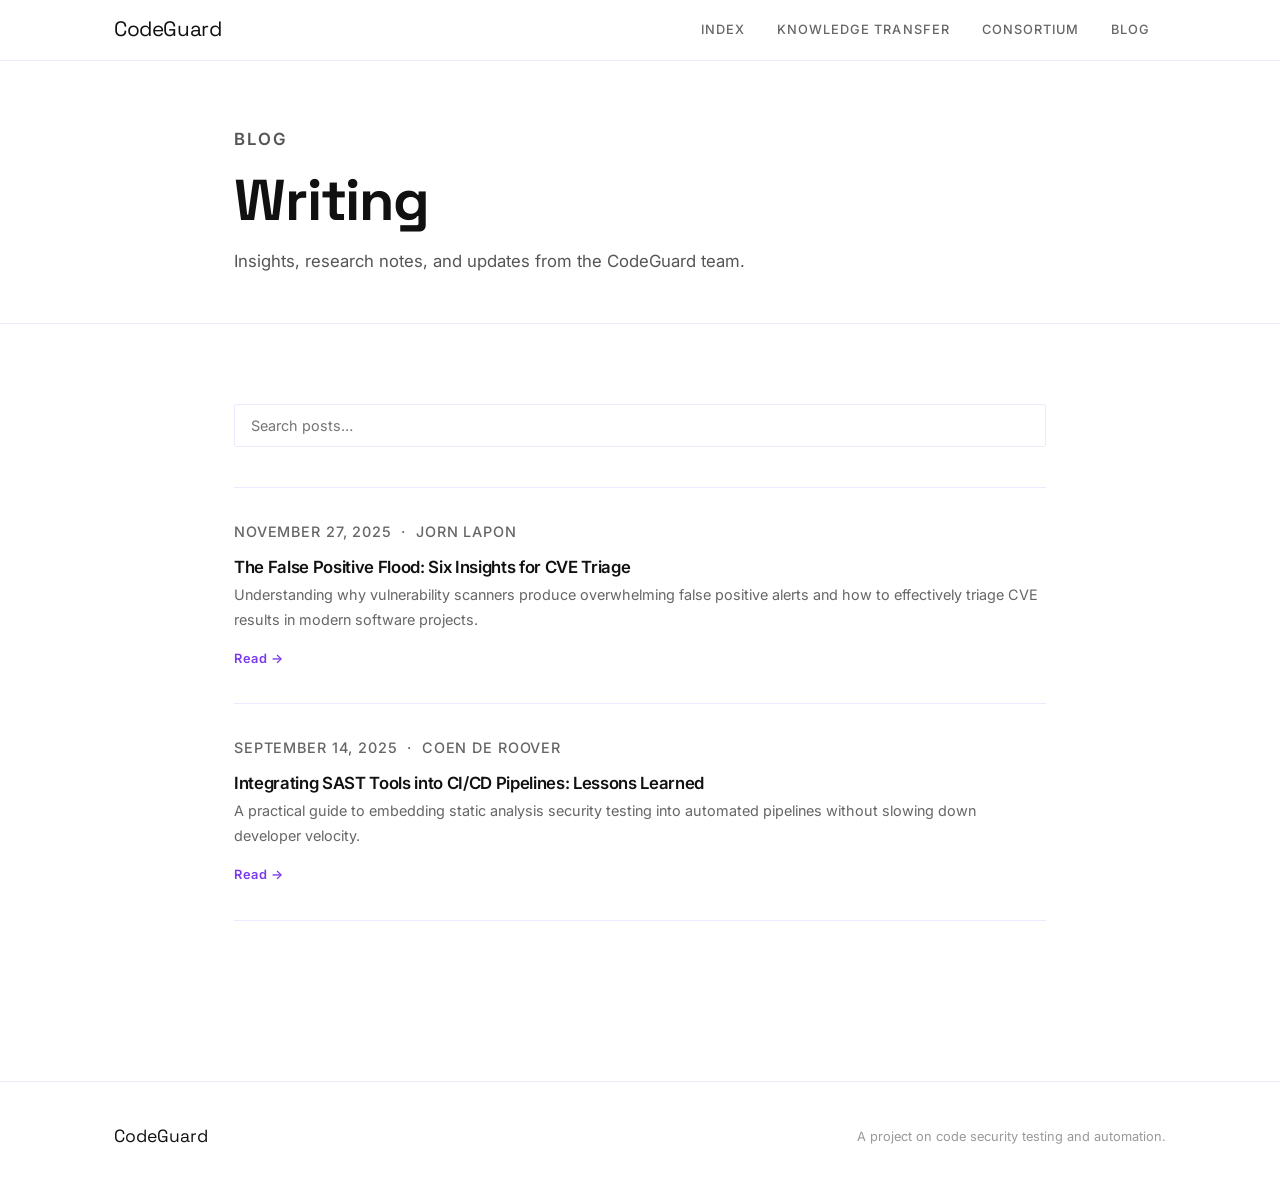
==== blog.html @ ed8e91cf "added website page structure and template" ====
<!DOCTYPE html>
<html lang="en">
<head>
  <meta charset="utf-8">
  <meta name="viewport" content="width=device-width, initial-scale=1">
  <title>Blog — CodeGuard</title>
  <meta name="description" content="Insights, updates, and research notes from the CodeGuard team.">
  <link rel="stylesheet" href="style.css">
</head>
<body>

<header class="site-header">
  <div class="container--wide">
    <div class="nav-inner">
      <a class="site-brand" href="index.html">CodeGuard</a>
      <nav class="site-nav">
        <a href="index.html">Index</a>
        <a href="knowledge-transfer.html">Knowledge Transfer</a>
        <a href="consortium.html">Consortium</a>
        <a href="blog.html">Blog</a>
      </nav>
    </div>
  </div>
</header>

<main>

  <div class="page-hero">
    <div class="container">
      <p class="page-hero__label">Blog</p>
      <h1>Writing</h1>
      <p>Insights, research notes, and updates from the CodeGuard team.</p>
    </div>
  </div>

  <section class="section">
    <div class="container">

      <input
        class="search-box"
        type="text"
        id="searchInput"
        placeholder="Search posts…"
        autocomplete="off"
      >
      <p class="search-hint" id="searchResults"></p>

      <div class="card-list" id="blogPosts">

        <div class="blog-post card">
          <p class="card__meta">November 27, 2025 &nbsp;·&nbsp; Jorn Lapon</p>
          <h3><a href="#">The False Positive Flood: Six Insights for CVE Triage</a></h3>
          <p>
            Understanding why vulnerability scanners produce overwhelming false positive alerts
            and how to effectively triage CVE results in modern software projects.
          </p>
          <a class="card__link" href="#">Read →</a>
        </div>

        <div class="blog-post card">
          <p class="card__meta">September 14, 2025 &nbsp;·&nbsp; Coen De Roover</p>
          <h3><a href="#">Integrating SAST Tools into CI/CD Pipelines: Lessons Learned</a></h3>
          <p>
            A practical guide to embedding static analysis security testing into automated
            pipelines without slowing down developer velocity.
          </p>
          <a class="card__link" href="#">Read →</a>
        </div>

      </div>
    </div>
  </section>

</main>

<footer class="site-footer">
  <div class="container--wide">
    <div class="footer-inner">
      <span class="footer-brand">CodeGuard</span>
      <span class="footer-copy">A project on code security testing and automation.</span>
    </div>
  </div>
</footer>

<script>
  const input = document.getElementById('searchInput');
  const hint  = document.getElementById('searchResults');
  const posts = document.querySelectorAll('.blog-post');

  input.addEventListener('keyup', () => {
    const q = input.value.trim().toLowerCase();
    let count = 0;
    posts.forEach(p => {
      const match = p.textContent.toLowerCase().includes(q);
      p.style.display = match ? '' : 'none';
      if (match) count++;
    });
    hint.textContent = q
      ? `${count} post${count !== 1 ? 's' : ''} found`
      : '';
  });
</script>

</body>
</html>
---- style.css ----
@import url('https://fonts.googleapis.com/css2?family=Inter:wght@300;400;500;600;700&family=Space+Grotesk:wght@400;500;600;700&display=swap');

/* ── Reset & Base ──────────────────────────────── */
*, *::before, *::after { margin: 0; padding: 0; box-sizing: border-box; }

html { font-size: 16px; scroll-behavior: smooth; }

body {
  font-family: 'Inter', sans-serif;
  font-weight: 400;
  line-height: 1.7;
  color: #1a1a1a;
  background: #ffffff;
  -webkit-font-smoothing: antialiased;
}

/* ── Typography ───────────────────────────────── */
h1, h2, h3, h4 {
  font-family: 'Space Grotesk', sans-serif;
  font-weight: 700;
  letter-spacing: -0.02em;
  line-height: 1.2;
  color: #111;
}

h1 { font-size: clamp(2.4rem, 5vw, 3.6rem); }
h2 { font-size: clamp(1.6rem, 3vw, 2.2rem); margin-bottom: 1rem; }
h3 { font-size: 1.25rem; margin-bottom: 0.5rem; }
h4 { font-size: 1rem; }

p { margin-bottom: 1rem; color: #444; }
p:last-child { margin-bottom: 0; }

a { color: #7c3aed; text-decoration: none; transition: color 0.2s; }
a:hover { color: #5b21b6; }

ul, ol { margin-left: 1.5rem; color: #444; }
li { margin-bottom: 0.4rem; }

strong { font-weight: 600; color: #1a1a1a; }

hr { border: none; border-top: 1px solid #ede9fe; margin: 2.5rem 0; }

/* ── Layout ───────────────────────────────────── */
.container {
  max-width: 860px;
  margin: 0 auto;
  padding: 0 1.5rem;
}

.container--wide {
  max-width: 1100px;
  margin: 0 auto;
  padding: 0 1.5rem;
}

/* ── Header / Nav ─────────────────────────────── */
.site-header {
  position: sticky;
  top: 0;
  background: rgba(255, 255, 255, 0.95);
  -webkit-backdrop-filter: blur(8px);
  backdrop-filter: blur(8px);
  border-bottom: 1px solid #ede9fe;
  z-index: 100;
}

.nav-inner {
  display: flex;
  align-items: center;
  justify-content: space-between;
  height: 60px;
}

.site-brand {
  font-family: 'Space Grotesk', sans-serif;
  font-size: 1.3rem;
  color: #111;
  letter-spacing: -0.02em;
}

.site-brand:hover { color: #7c3aed; text-decoration: none; }

.site-nav {
  display: flex;
  align-items: center;
  gap: 0;
}

.site-nav a {
  font-size: 0.8rem;
  font-weight: 500;
  letter-spacing: 0.08em;
  text-transform: uppercase;
  color: #666;
  padding: 0.4rem 1rem;
  border-radius: 2px;
  transition: color 0.2s;
}

.site-nav a:hover { color: #7c3aed; text-decoration: none; }

/* ── Page sections ────────────────────────────── */
.section { padding: 5rem 0; }
.section--sm { padding: 3rem 0; }
.section--top { padding-top: 5rem; }

/* ── Hero ─────────────────────────────────────── */
.hero {
  padding: 7rem 0 5rem;
  border-bottom: 1px solid #ede9fe;
}

.hero__label {
  display: inline-flex;
  align-items: center;
  gap: 0.5rem;
  font-size: 0.75rem;
  font-weight: 600;
  letter-spacing: 0.12em;
  text-transform: uppercase;
  color: #7c3aed;
  margin-bottom: 1.5rem;
}

.hero__label::before {
  content: '';
  display: inline-block;
  width: 20px;
  height: 1px;
  background: #7c3aed;
}

.hero h1 { margin-bottom: 1.5rem; max-width: 700px; }

.hero h1 em {
  font-style: italic;
  color: #7c3aed;
}

.hero__sub {
  font-size: 1.05rem;
  color: #555;
  max-width: 520px;
  margin-bottom: 2.5rem;
  line-height: 1.8;
}

.hero__actions { display: flex; gap: 1rem; align-items: center; flex-wrap: wrap; }

/* ── Buttons ──────────────────────────────────── */
.btn {
  display: inline-block;
  font-size: 0.8rem;
  font-weight: 600;
  letter-spacing: 0.06em;
  text-transform: uppercase;
  padding: 0.75rem 1.75rem;
  border-radius: 2px;
  transition: all 0.2s;
  text-decoration: none;
}

.btn--primary {
  background: #7c3aed;
  color: #fff;
  border: 1px solid #7c3aed;
}

.btn--primary:hover {
  background: #5b21b6;
  border-color: #5b21b6;
  color: #fff;
  text-decoration: none;
}

.btn--ghost {
  background: transparent;
  color: #7c3aed;
  border: 1px solid #c4b5fd;
}

.btn--ghost:hover {
  background: #f5f3ff;
  text-decoration: none;
}

/* ── Feature grid ─────────────────────────────── */
.feature-grid {
  display: grid;
  grid-template-columns: repeat(auto-fit, minmax(240px, 1fr));
  gap: 0;
  border-top: 1px solid #ede9fe;
  border-left: 1px solid #ede9fe;
}

.feature-card {
  padding: 2.5rem 2rem;
  border-right: 1px solid #ede9fe;
  border-bottom: 1px solid #ede9fe;
  transition: background 0.2s;
}

.feature-card:hover { background: #faf8ff; }

.feature-card__marker {
  width: 28px;
  height: 2px;
  background: #7c3aed;
  margin-bottom: 1.2rem;
}

.feature-card h3 {
  font-family: 'Inter', sans-serif;
  font-size: 0.9rem;
  font-weight: 600;
  letter-spacing: 0.04em;
  text-transform: uppercase;
  color: #111;
  margin-bottom: 0.75rem;
}

.feature-card p { font-size: 0.9rem; color: #666; margin: 0; line-height: 1.6; }

/* ── Level / Step cards ───────────────────────── */
.step-list { display: flex; flex-direction: column; gap: 0; }

.step-item {
  display: grid;
  grid-template-columns: 60px 1fr;
  gap: 2rem;
  padding: 2rem 0;
  border-bottom: 1px solid #ede9fe;
  align-items: start;
}

.step-item:first-child { border-top: 1px solid #ede9fe; }

.step-number {
  font-family: 'Space Grotesk', sans-serif;
  font-size: 2rem;
  color: #c4b5fd;
  line-height: 1;
  padding-top: 0.15rem;
}

.step-content h3 {
  font-family: 'Inter', sans-serif;
  font-size: 1rem;
  font-weight: 600;
  color: #111;
  margin-bottom: 0.4rem;
}

.step-content p { font-size: 0.9rem; color: #666; margin: 0; }

/* ── Prose content (About, etc.) ──────────────── */
.prose h1 { margin-bottom: 0.75rem; }
.prose h2 { margin-top: 3rem; margin-bottom: 0.75rem; padding-bottom: 0; }
.prose h2::after {
  content: '';
  display: block;
  width: 32px;
  height: 2px;
  background: #7c3aed;
  margin-top: 0.6rem;
}
.prose p { font-size: 1rem; color: #444; }
.prose ul { margin-bottom: 1rem; }
.prose ol { margin-bottom: 1rem; }
.prose li { font-size: 1rem; color: #444; }

/* ── Page hero (inner pages) ──────────────────── */
.page-hero {
  padding: 4rem 0 3rem;
  border-bottom: 1px solid #ede9fe;
}

.page-hero__label {
  font-size: 0.75rem;
  font-weight: 600;
  letter-spacing: 0.12em;
  text-transform: uppercase;
  color: #7c3aed;
  margin-bottom: 0.75rem;
}

.page-hero h1 { margin-bottom: 0.75rem; }
.page-hero p { font-size: 1.05rem; color: #555; max-width: 560px; }

/* ── Event / Blog cards ───────────────────────── */
.card-list { display: flex; flex-direction: column; gap: 0; }

.card {
  padding: 2rem 0;
  border-bottom: 1px solid #ede9fe;
}

.card:first-child { border-top: 1px solid #ede9fe; }

.card__meta {
  font-size: 0.78rem;
  font-weight: 500;
  letter-spacing: 0.06em;
  text-transform: uppercase;
  color: #a78bfa;
  margin-bottom: 0.5rem;
}

.card h3 {
  font-family: 'Inter', sans-serif;
  font-size: 1.05rem;
  font-weight: 600;
  color: #111;
  margin-bottom: 0.4rem;
}

.card h3 a { color: inherit; }
.card h3 a:hover { color: #7c3aed; }

.card p { font-size: 0.9rem; color: #666; margin-bottom: 0.75rem; }

.card__link {
  font-size: 0.8rem;
  font-weight: 600;
  letter-spacing: 0.04em;
  color: #7c3aed;
}

.card__link:hover { color: #5b21b6; }

/* ── Upcoming event highlight ─────────────────── */
.event-highlight {
  padding: 2rem;
  background: #faf8ff;
  border: 1px solid #ede9fe;
  border-left: 3px solid #7c3aed;
  border-radius: 2px;
  margin: 2.5rem 0;
}

.event-highlight h3 {
  font-family: 'Inter', sans-serif;
  font-size: 1rem;
  font-weight: 600;
  margin-bottom: 0.5rem;
}

.event-highlight p, .event-highlight li { font-size: 0.9rem; color: #555; }

/* ── Partner block ────────────────────────────── */
.partner-card {
  padding: 2rem 0;
  border-bottom: 1px solid #ede9fe;
}

.partner-card:first-child { border-top: 1px solid #ede9fe; }

.partner-card h3 {
  font-family: 'Inter', sans-serif;
  font-size: 1.05rem;
  font-weight: 600;
  margin-bottom: 0.25rem;
  color: #111;
}

.partner-card .partner-role {
  font-size: 0.78rem;
  font-weight: 600;
  letter-spacing: 0.08em;
  text-transform: uppercase;
  color: #a78bfa;
  margin-bottom: 0.75rem;
}

.partner-card p { font-size: 0.9rem; color: #666; margin-bottom: 0.5rem; }

.partner-card a { font-size: 0.875rem; }

/* ── Contact box ──────────────────────────────── */
.contact-box {
  display: inline-flex;
  align-items: flex-start;
  gap: 0.75rem;
  padding: 1.25rem 1.5rem;
  border: 1px solid #ede9fe;
  border-radius: 2px;
  margin: 1.5rem 0;
  background: #faf8ff;
}

.contact-box__icon { color: #7c3aed; font-size: 1.1rem; line-height: 1.6; flex-shrink: 0; }
.contact-box__name { font-size: 0.9rem; font-weight: 600; color: #111; margin-bottom: 0.1rem; }
.contact-box__detail { font-size: 0.85rem; color: #666; }
.contact-box a { font-size: 0.85rem; }

/* ── Benefits grid ────────────────────────────── */
.benefit-grid {
  display: grid;
  grid-template-columns: repeat(auto-fit, minmax(200px, 1fr));
  gap: 0;
  border-top: 1px solid #ede9fe;
  border-left: 1px solid #ede9fe;
  margin-top: 2rem;
}

.benefit-item {
  padding: 2rem 1.5rem;
  border-right: 1px solid #ede9fe;
  border-bottom: 1px solid #ede9fe;
}

.benefit-item__icon { font-size: 1.4rem; margin-bottom: 0.75rem; }

.benefit-item h4 {
  font-family: 'Inter', sans-serif;
  font-size: 0.875rem;
  font-weight: 600;
  color: #111;
  margin-bottom: 0.4rem;
}

.benefit-item p { font-size: 0.85rem; color: #666; margin: 0; }

/* ── Blog search ──────────────────────────────── */
.search-box {
  width: 100%;
  padding: 0.75rem 1rem;
  font-size: 0.9rem;
  font-family: 'Inter', sans-serif;
  border: 1px solid #ede9fe;
  border-radius: 2px;
  outline: none;
  color: #1a1a1a;
  background: #fff;
  transition: border-color 0.2s;
  margin-bottom: 0.5rem;
}

.search-box:focus { border-color: #7c3aed; }
.search-hint { font-size: 0.8rem; color: #999; margin-bottom: 2rem; }

/* ── Section label ────────────────────────────── */
.section-label {
  font-size: 0.75rem;
  font-weight: 600;
  letter-spacing: 0.12em;
  text-transform: uppercase;
  color: #7c3aed;
  margin-bottom: 0.75rem;
  display: flex;
  align-items: center;
  gap: 0.5rem;
}

.section-label::before {
  content: '';
  display: inline-block;
  width: 20px;
  height: 1px;
  background: #7c3aed;
}

/* ── Footer ───────────────────────────────────── */
.site-footer {
  border-top: 1px solid #ede9fe;
  padding: 2.5rem 0;
  margin-top: 5rem;
}

.footer-inner {
  display: flex;
  align-items: center;
  justify-content: space-between;
  gap: 1rem;
  flex-wrap: wrap;
}

.footer-brand {
  font-family: 'Space Grotesk', sans-serif;
  font-size: 1.1rem;
  color: #111;
}

.footer-copy { font-size: 0.8rem; color: #999; }

/* ── Responsive ───────────────────────────────── */
@media (max-width: 640px) {
  .hero { padding: 4rem 0 3rem; }
  .section { padding: 3rem 0; }
  .nav-inner { height: 54px; }
  .site-nav a { padding: 0.4rem 0.5rem; }
  .step-item { grid-template-columns: 40px 1fr; gap: 1rem; }
  .footer-inner { flex-direction: column; align-items: flex-start; }
}
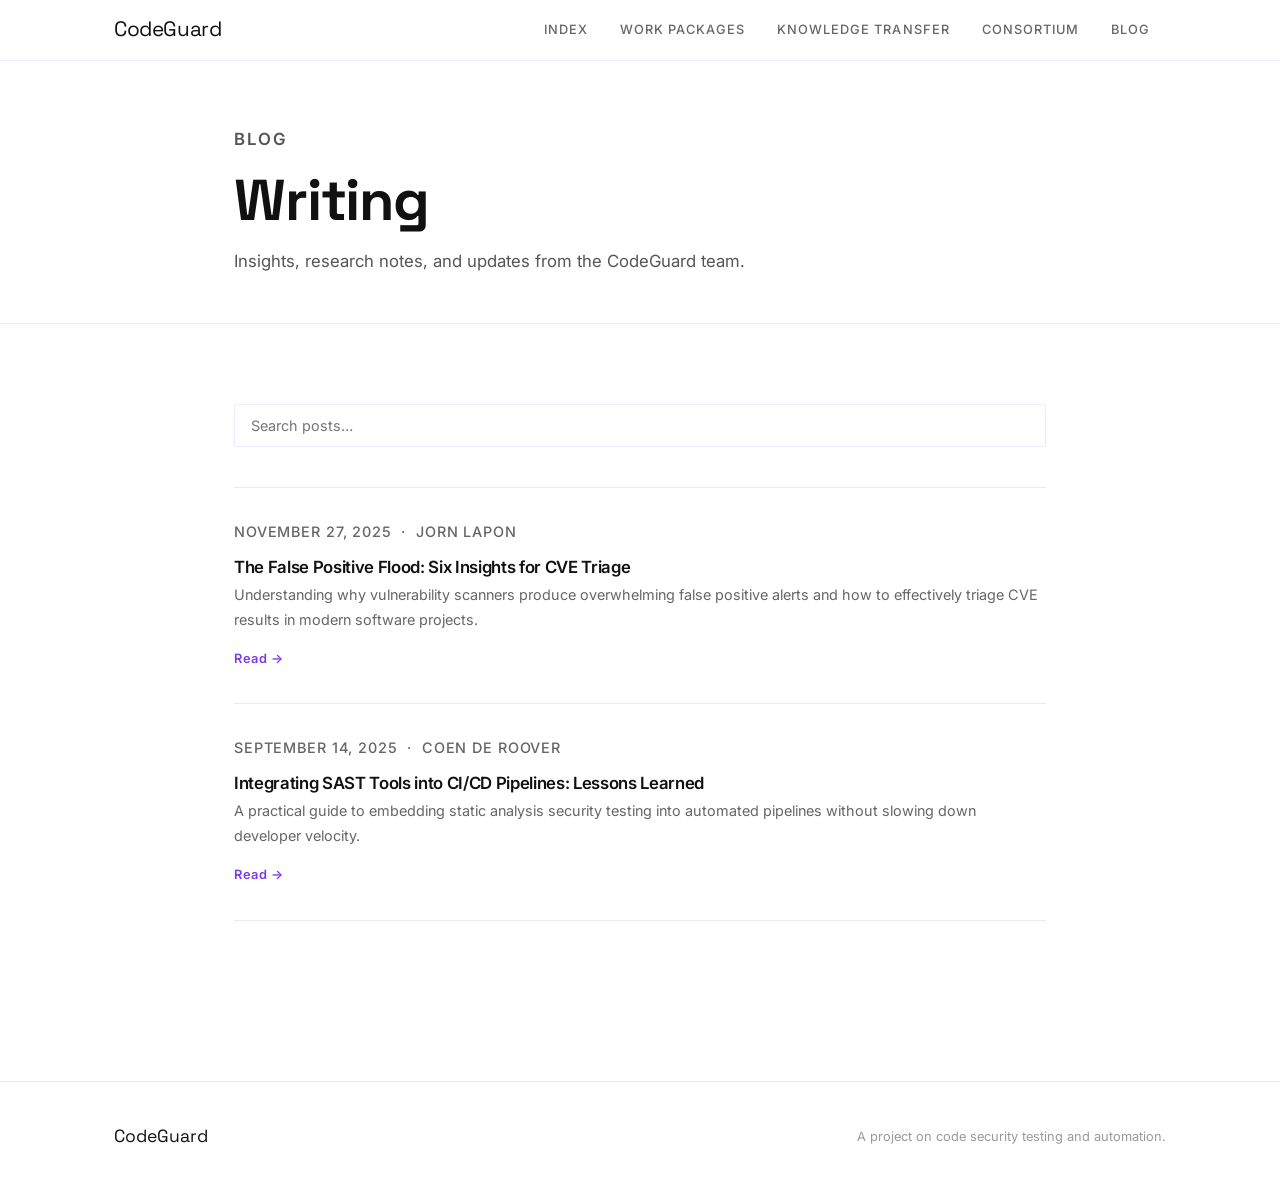
==== commit db54ecb1: "Adding work packages to navbar" ====
--- a/blog.html
+++ b/blog.html
@@ -15,6 +15,7 @@
       <a class="site-brand" href="index.html">CodeGuard</a>
       <nav class="site-nav">
         <a href="index.html">Index</a>
+        <a href="workpackages.html">Work Packages</a>
         <a href="knowledge-transfer.html">Knowledge Transfer</a>
         <a href="consortium.html">Consortium</a>
         <a href="blog.html">Blog</a>
